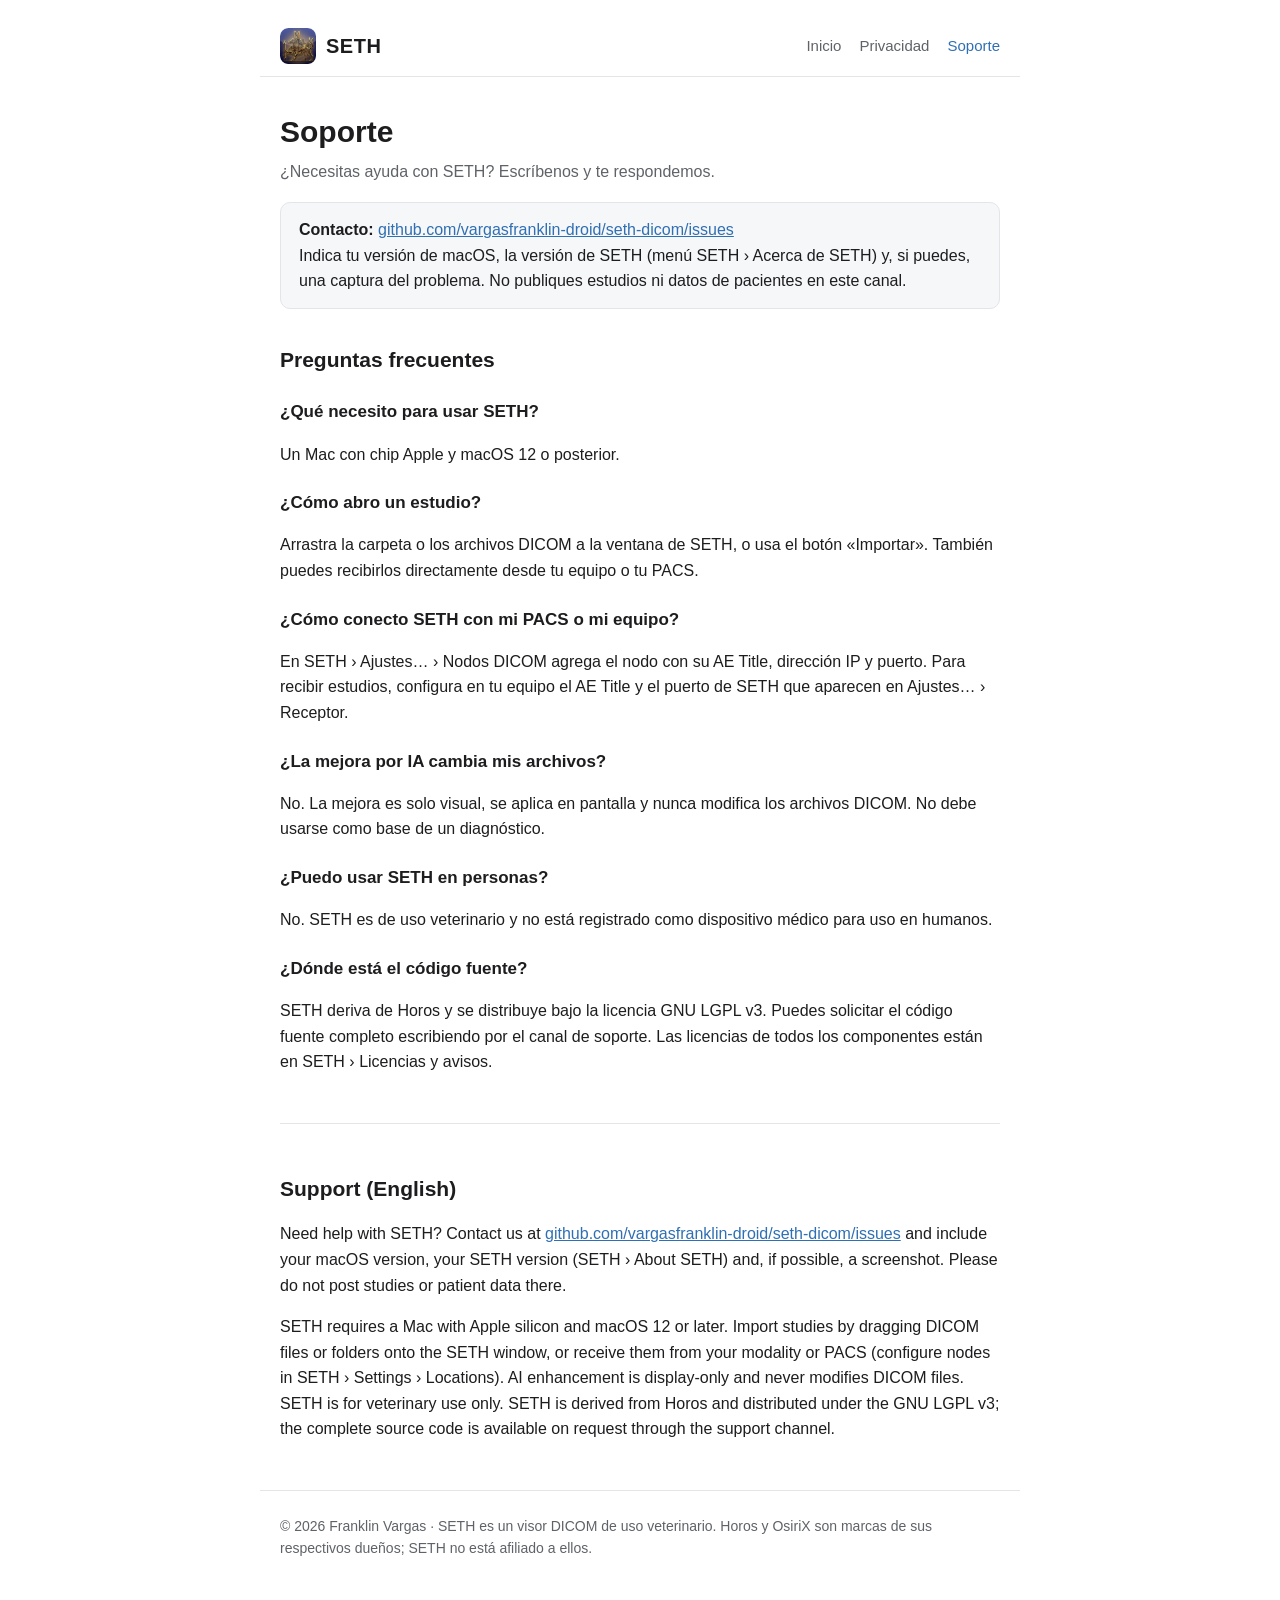
==== soporte.html @ 32595e36 "Página de SETH: inicio, privacidad y soporte (es/en)" ====
<!doctype html>
<html lang="es">
<head>
<meta charset="utf-8">
<meta name="viewport" content="width=device-width, initial-scale=1">
<title>Soporte — SETH</title>
<meta name="description" content="Ayuda y contacto para SETH.">
<link rel="icon" href="icono.png">
<link rel="stylesheet" href="estilo.css">
</head>
<body>
<header>
  <a class="marca" href="./"><img src="icono.png" alt="">SETH</a>
  <nav><a href="./">Inicio</a><a href="privacidad.html">Privacidad</a><a href="soporte.html" aria-current="page">Soporte</a></nav>
</header>
<main>
<h1>Soporte</h1>
<p class="sub">¿Necesitas ayuda con SETH? Escríbenos y te respondemos.</p>
<div class="caja"><strong>Contacto:</strong> <a href="https://github.com/vargasfranklin-droid/seth-dicom/issues">github.com/vargasfranklin-droid/seth-dicom/issues</a><br>Indica tu versión de macOS, la versión de SETH (menú SETH › Acerca de SETH) y, si puedes, una captura del problema. No publiques estudios ni datos de pacientes en este canal.</div>
<h2>Preguntas frecuentes</h2>
<h3>¿Qué necesito para usar SETH?</h3>
<p>Un Mac con chip Apple y macOS 12 o posterior.</p>
<h3>¿Cómo abro un estudio?</h3>
<p>Arrastra la carpeta o los archivos DICOM a la ventana de SETH, o usa el botón «Importar». También puedes recibirlos directamente desde tu equipo o tu PACS.</p>
<h3>¿Cómo conecto SETH con mi PACS o mi equipo?</h3>
<p>En SETH › Ajustes… › Nodos DICOM agrega el nodo con su AE Title, dirección IP y puerto. Para recibir estudios, configura en tu equipo el AE Title y el puerto de SETH que aparecen en Ajustes… › Receptor.</p>
<h3>¿La mejora por IA cambia mis archivos?</h3>
<p>No. La mejora es solo visual, se aplica en pantalla y nunca modifica los archivos DICOM. No debe usarse como base de un diagnóstico.</p>
<h3>¿Puedo usar SETH en personas?</h3>
<p>No. SETH es de uso veterinario y no está registrado como dispositivo médico para uso en humanos.</p>
<h3>¿Dónde está el código fuente?</h3>
<p>SETH deriva de Horos y se distribuye bajo la licencia GNU LGPL v3. Puedes solicitar el código fuente completo escribiendo por el canal de soporte. Las licencias de todos los componentes están en SETH › Licencias y avisos.</p>
<hr>
<h2 lang="en">Support (English)</h2>
<div lang="en">
<p>Need help with SETH? Contact us at <a href="https://github.com/vargasfranklin-droid/seth-dicom/issues">github.com/vargasfranklin-droid/seth-dicom/issues</a> and include your macOS version, your SETH version (SETH › About SETH) and, if possible, a screenshot. Please do not post studies or patient data there.</p>
<p>SETH requires a Mac with Apple silicon and macOS 12 or later. Import studies by dragging DICOM files or folders onto the SETH window, or receive them from your modality or PACS (configure nodes in SETH › Settings › Locations). AI enhancement is display-only and never modifies DICOM files. SETH is for veterinary use only. SETH is derived from Horos and distributed under the GNU LGPL v3; the complete source code is available on request through the support channel.</p>
</div>
</main>
<footer>© 2026 Franklin Vargas · SETH es un visor DICOM de uso veterinario. Horos y OsiriX son marcas de sus respectivos dueños; SETH no está afiliado a ellos.</footer>
</body>
</html>
---- estilo.css ----
:root{--fondo:#ffffff;--texto:#1d1d1f;--suave:#5f6368;--acento:#2f6fb3;--borde:#e3e5e8;--caja:#f6f7f9}
@media (prefers-color-scheme:dark){:root{--fondo:#111214;--texto:#ececee;--suave:#a4a8ae;--acento:#6fa8e6;--borde:#2a2d31;--caja:#1a1c1f}}
*{box-sizing:border-box}
body{margin:0;background:var(--fondo);color:var(--texto);font:16px/1.6 -apple-system,BlinkMacSystemFont,"Segoe UI",Helvetica,Arial,sans-serif}
header,main,footer{max-width:760px;margin:0 auto;padding:0 20px}
header{display:flex;align-items:center;justify-content:space-between;padding-top:28px;padding-bottom:12px;border-bottom:1px solid var(--borde)}
header a.marca{display:flex;align-items:center;gap:10px;color:var(--texto);text-decoration:none;font-weight:700;font-size:20px;letter-spacing:.5px}
header img{width:36px;height:36px}
nav a{color:var(--suave);text-decoration:none;margin-left:18px;font-size:15px}
nav a:hover,nav a[aria-current]{color:var(--acento)}
h1{font-size:30px;line-height:1.25;margin:36px 0 8px}
h2{font-size:21px;margin:34px 0 6px}
h3{font-size:17px;margin:22px 0 4px}
p,li{color:var(--texto)}
.sub{color:var(--suave);margin-top:0}
.caja{background:var(--caja);border:1px solid var(--borde);border-radius:10px;padding:14px 18px;margin:18px 0}
.idioma{font-size:14px;color:var(--suave);margin-top:12px}
.idioma a{color:var(--acento)}
hr{border:0;border-top:1px solid var(--borde);margin:48px 0}
a{color:var(--acento)}
footer{color:var(--suave);font-size:14px;padding-top:24px;padding-bottom:40px;border-top:1px solid var(--borde);margin-top:48px}
@media (max-width:560px){header{flex-direction:column;align-items:flex-start;gap:8px}nav a{margin:0 14px 0 0}h1{font-size:25px}}
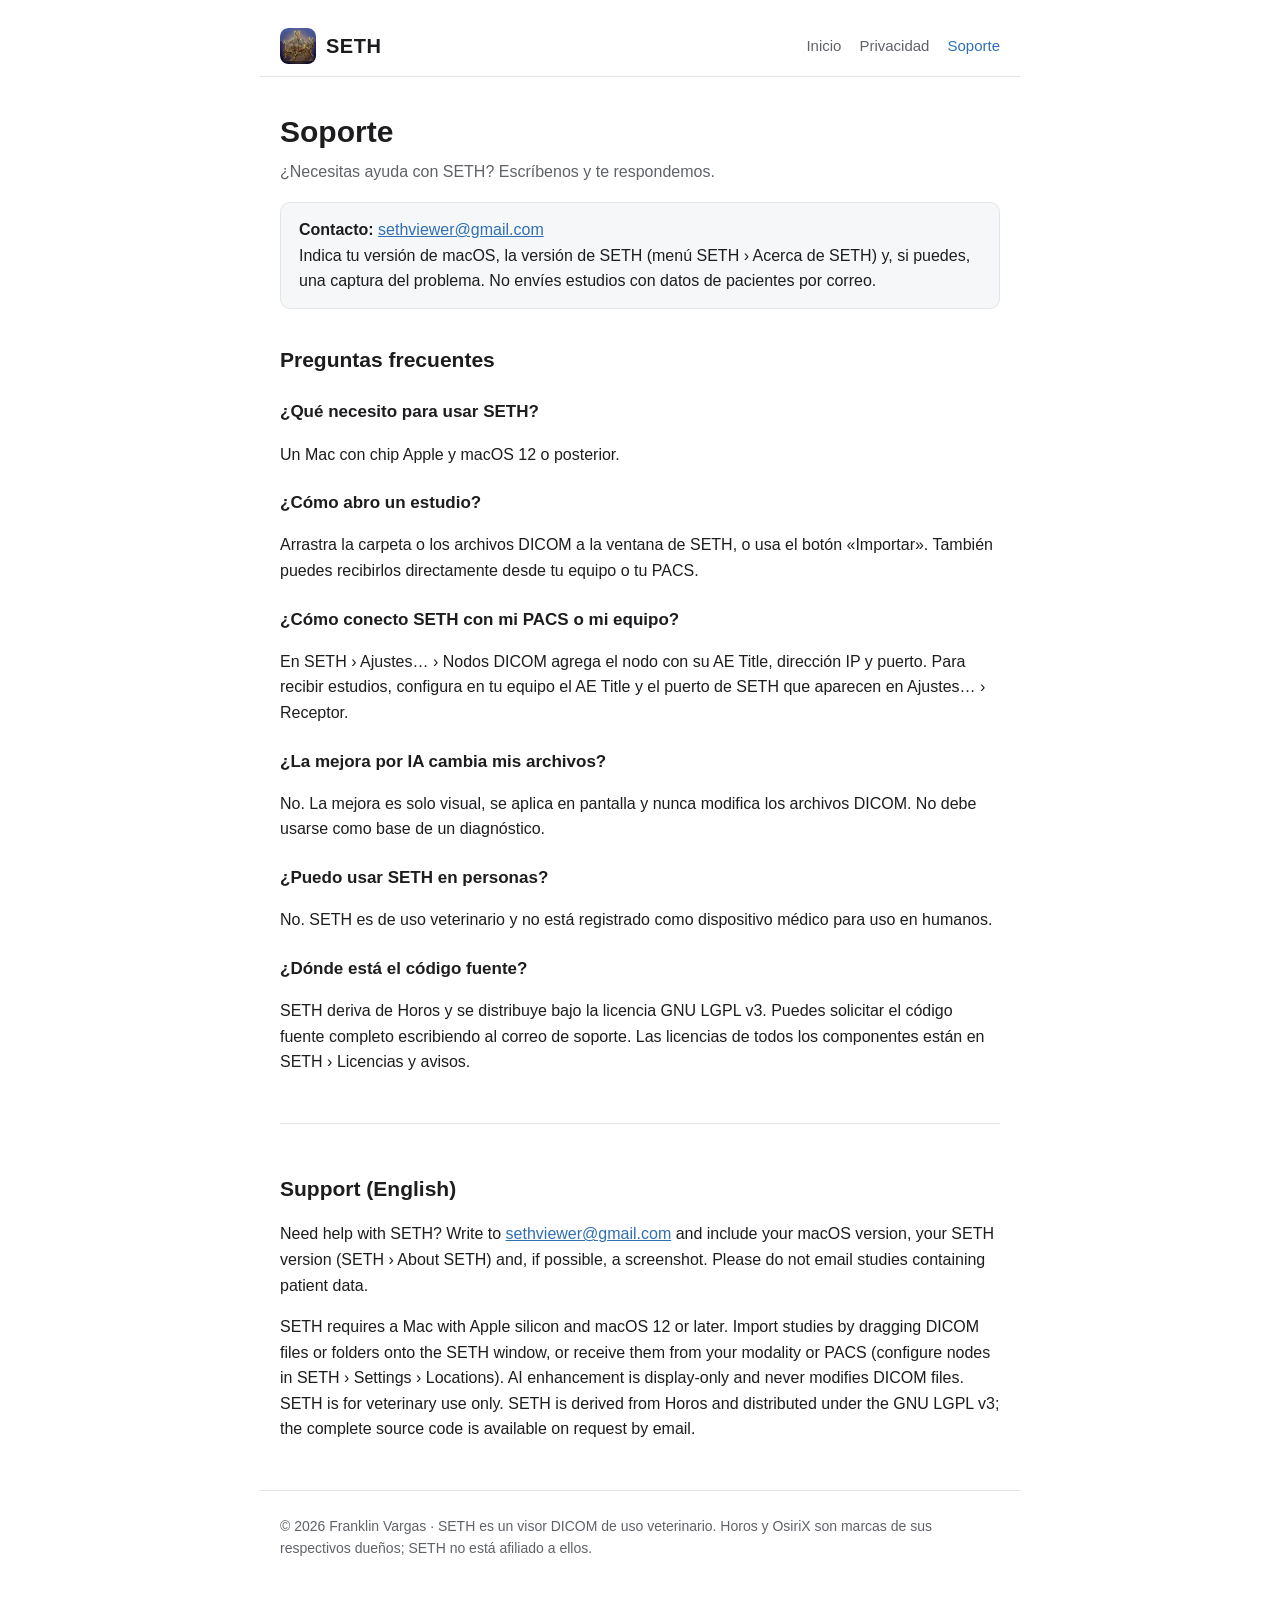
==== commit 6185da58: "Contacto de soporte: sethviewer@gmail.com" ====
--- a/soporte.html
+++ b/soporte.html
@@ -16,7 +16,7 @@
 <main>
 <h1>Soporte</h1>
 <p class="sub">¿Necesitas ayuda con SETH? Escríbenos y te respondemos.</p>
-<div class="caja"><strong>Contacto:</strong> <a href="https://github.com/vargasfranklin-droid/seth-dicom/issues">github.com/vargasfranklin-droid/seth-dicom/issues</a><br>Indica tu versión de macOS, la versión de SETH (menú SETH › Acerca de SETH) y, si puedes, una captura del problema. No publiques estudios ni datos de pacientes en este canal.</div>
+<div class="caja"><strong>Contacto:</strong> <a href="mailto:sethviewer@gmail.com">sethviewer@gmail.com</a><br>Indica tu versión de macOS, la versión de SETH (menú SETH › Acerca de SETH) y, si puedes, una captura del problema. No envíes estudios con datos de pacientes por correo.</div>
 <h2>Preguntas frecuentes</h2>
 <h3>¿Qué necesito para usar SETH?</h3>
 <p>Un Mac con chip Apple y macOS 12 o posterior.</p>
@@ -29,12 +29,12 @@
 <h3>¿Puedo usar SETH en personas?</h3>
 <p>No. SETH es de uso veterinario y no está registrado como dispositivo médico para uso en humanos.</p>
 <h3>¿Dónde está el código fuente?</h3>
-<p>SETH deriva de Horos y se distribuye bajo la licencia GNU LGPL v3. Puedes solicitar el código fuente completo escribiendo por el canal de soporte. Las licencias de todos los componentes están en SETH › Licencias y avisos.</p>
+<p>SETH deriva de Horos y se distribuye bajo la licencia GNU LGPL v3. Puedes solicitar el código fuente completo escribiendo al correo de soporte. Las licencias de todos los componentes están en SETH › Licencias y avisos.</p>
 <hr>
 <h2 lang="en">Support (English)</h2>
 <div lang="en">
-<p>Need help with SETH? Contact us at <a href="https://github.com/vargasfranklin-droid/seth-dicom/issues">github.com/vargasfranklin-droid/seth-dicom/issues</a> and include your macOS version, your SETH version (SETH › About SETH) and, if possible, a screenshot. Please do not post studies or patient data there.</p>
-<p>SETH requires a Mac with Apple silicon and macOS 12 or later. Import studies by dragging DICOM files or folders onto the SETH window, or receive them from your modality or PACS (configure nodes in SETH › Settings › Locations). AI enhancement is display-only and never modifies DICOM files. SETH is for veterinary use only. SETH is derived from Horos and distributed under the GNU LGPL v3; the complete source code is available on request through the support channel.</p>
+<p>Need help with SETH? Write to <a href="mailto:sethviewer@gmail.com">sethviewer@gmail.com</a> and include your macOS version, your SETH version (SETH › About SETH) and, if possible, a screenshot. Please do not email studies containing patient data.</p>
+<p>SETH requires a Mac with Apple silicon and macOS 12 or later. Import studies by dragging DICOM files or folders onto the SETH window, or receive them from your modality or PACS (configure nodes in SETH › Settings › Locations). AI enhancement is display-only and never modifies DICOM files. SETH is for veterinary use only. SETH is derived from Horos and distributed under the GNU LGPL v3; the complete source code is available on request by email.</p>
 </div>
 </main>
 <footer>© 2026 Franklin Vargas · SETH es un visor DICOM de uso veterinario. Horos y OsiriX son marcas de sus respectivos dueños; SETH no está afiliado a ellos.</footer>
